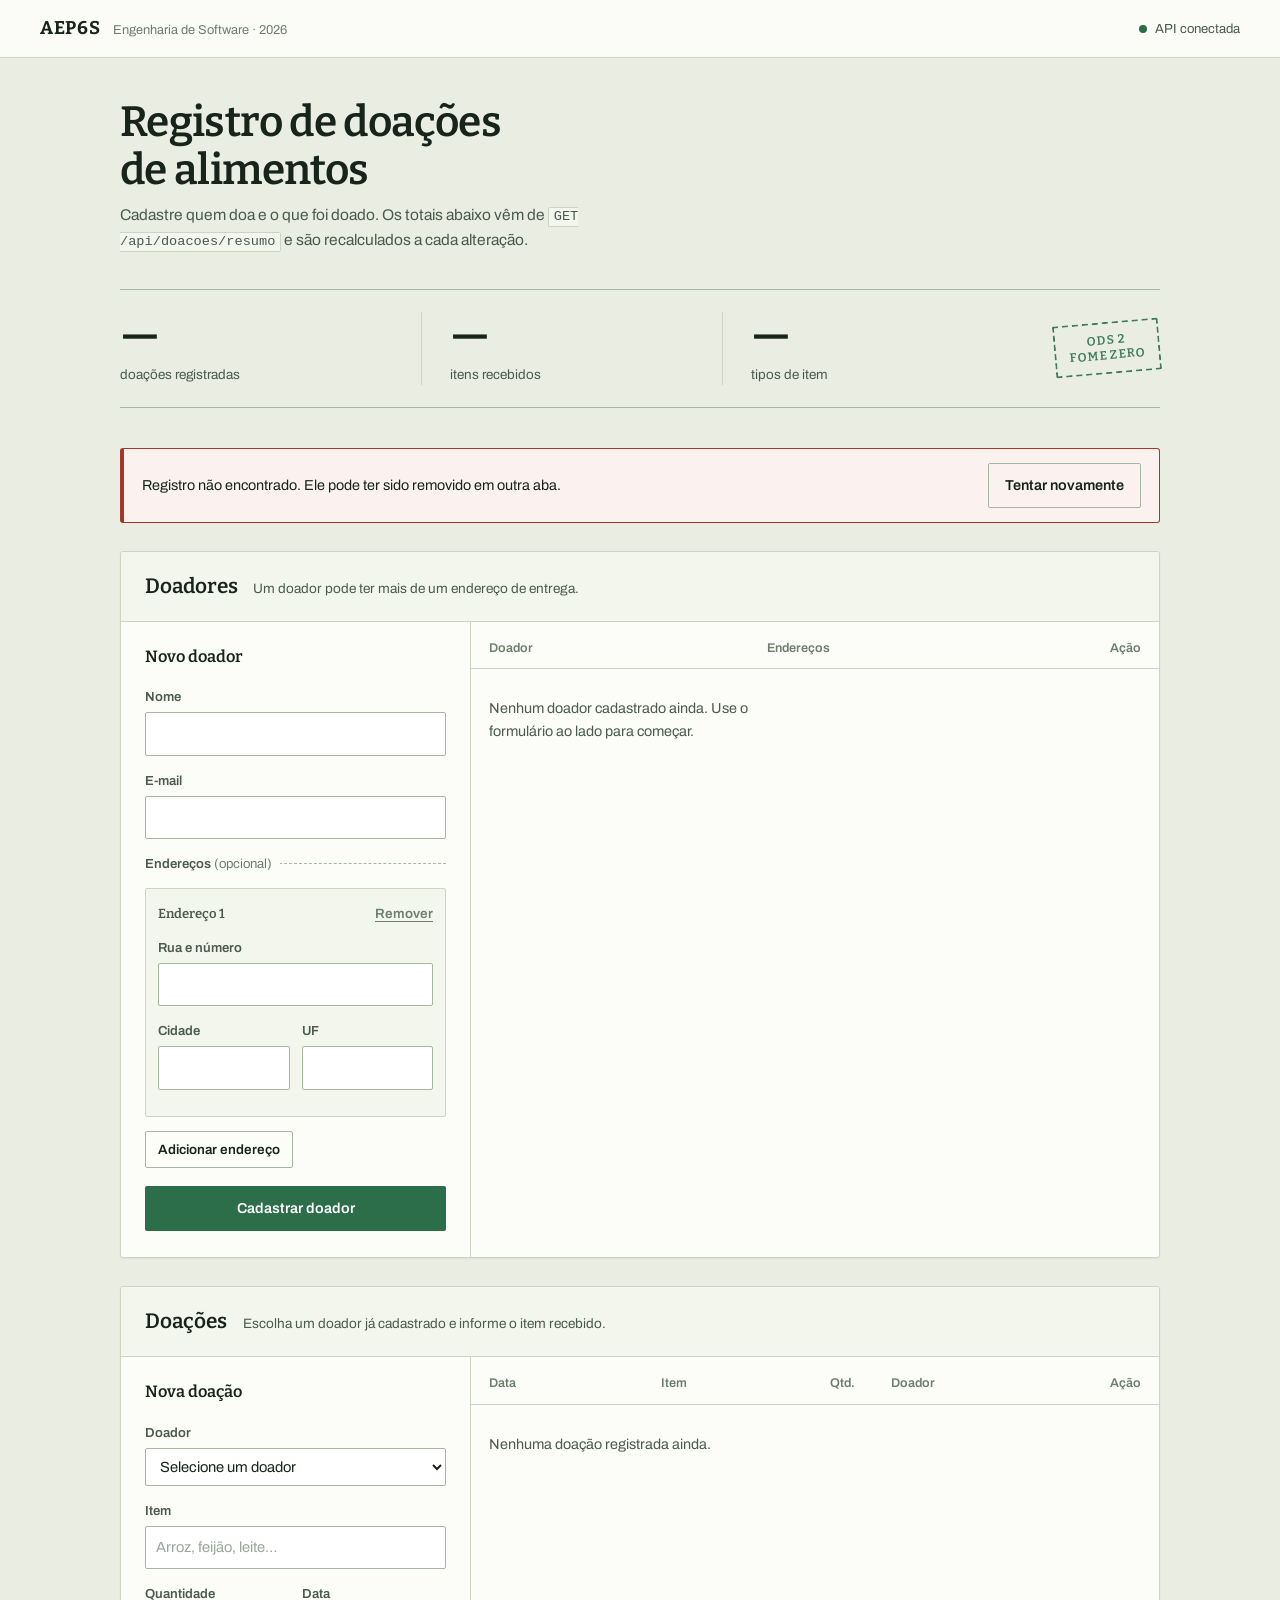
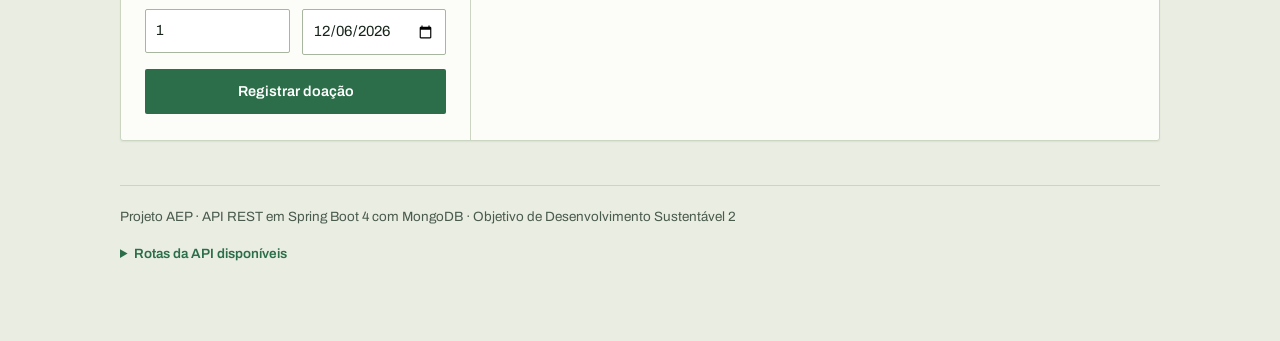
==== aep/aep/src/main/resources/static/index.html @ deffc41e "feat: tela web de doacoes servida pela API - static/index.html, style.css e app.js: dashboard do res" ====
<!DOCTYPE html>
<html lang="pt-BR">
<head>
  <meta charset="utf-8">
  <meta name="viewport" content="width=device-width, initial-scale=1">
  <title>AEP6S — Registro de doações de alimentos</title>
  <meta name="description" content="Cadastro de doadores e doações de alimentos. Projeto AEP de Engenharia de Software: API REST em Spring Boot com MongoDB.">
  <link rel="preconnect" href="https://fonts.googleapis.com">
  <link rel="preconnect" href="https://fonts.gstatic.com" crossorigin>
  <link href="https://fonts.googleapis.com/css2?family=Archivo:wght@400;500;600&family=Bitter:wght@500;600;700&display=swap" rel="stylesheet">
  <link rel="icon" href="./favicon.svg" type="image/svg+xml">
  <link rel="stylesheet" href="./style.css">
  <script type="module" src="./app.js"></script>
</head>
<body>
  <a class="skip" href="#conteudo">Ir para o conteúdo</a>

  <header class="topbar">
    <p class="brand">
      <span class="brand__mark">AEP6S</span>
      <span class="brand__meta">Engenharia de Software · 2026</span>
    </p>
    <p class="status" id="api-status" data-state="connecting" role="status" aria-live="polite">
      <span class="status__dot" aria-hidden="true"></span>
      <span id="api-status-texto">Conectando à API…</span>
    </p>
  </header>

  <main id="conteudo">
    <section class="intro">
      <h1>Registro de doações de alimentos</h1>
      <p class="intro__lead">
        Cadastre quem doa e o que foi doado. Os totais abaixo vêm de
        <code>GET /api/doacoes/resumo</code> e são recalculados a cada alteração.
      </p>
    </section>

    <section class="summary" aria-label="Resumo das doações">
      <div class="summary__metrics">
        <div class="metric">
          <span class="metric__valor" id="metric-doacoes">—</span>
          <span class="metric__rotulo">doações registradas</span>
        </div>
        <div class="metric">
          <span class="metric__valor" id="metric-quantidade">—</span>
          <span class="metric__rotulo">itens recebidos</span>
        </div>
        <div class="metric">
          <span class="metric__valor" id="metric-tipos">—</span>
          <span class="metric__rotulo">tipos de item</span>
        </div>
      </div>
      <p class="stamp" aria-hidden="true">ODS 2<br>Fome zero</p>
    </section>

    <div class="fallback" id="falha" hidden>
      <p id="falha-texto">Não foi possível carregar os dados agora.</p>
      <button class="btn btn--ghost" type="button" id="tentar-novamente">Tentar novamente</button>
    </div>

    <section class="block" aria-labelledby="titulo-doadores">
      <header class="block__head">
        <h2 id="titulo-doadores">Doadores</h2>
        <p class="block__hint">Um doador pode ter mais de um endereço de entrega.</p>
      </header>

      <div class="block__body">
        <form class="ficha" id="form-usuario" novalidate>
          <h3 class="ficha__titulo">Novo doador</h3>

          <div class="field">
            <label for="u-nome">Nome</label>
            <input id="u-nome" data-campo="nome" type="text" maxlength="100" autocomplete="off" required>
            <p class="field__error" data-erro="nome" hidden></p>
          </div>

          <div class="field">
            <label for="u-email">E-mail</label>
            <input id="u-email" data-campo="email" type="email" autocomplete="off" required>
            <p class="field__error" data-erro="email" hidden></p>
          </div>

          <fieldset class="enderecos">
            <legend>Endereços <span class="enderecos__opcional">(opcional)</span></legend>
            <div class="enderecos__lista" id="enderecos-lista"></div>
            <button class="btn btn--ghost btn--sm" type="button" id="add-endereco">Adicionar endereço</button>
          </fieldset>

          <button class="btn btn--primary" type="submit" id="btn-usuario">Cadastrar doador</button>
        </form>

        <div class="listagem">
          <table class="tabela" id="tabela-usuarios">
            <thead>
              <tr>
                <th scope="col">Doador</th>
                <th scope="col">Endereços</th>
                <th scope="col" class="col-acao">Ação</th>
              </tr>
            </thead>
            <tbody id="usuarios-corpo"></tbody>
          </table>
          <p class="vazio" id="usuarios-vazio">Nenhum doador cadastrado ainda. Use o formulário ao lado para começar.</p>
        </div>
      </div>
    </section>

    <section class="block" aria-labelledby="titulo-doacoes">
      <header class="block__head">
        <h2 id="titulo-doacoes">Doações</h2>
        <p class="block__hint">Escolha um doador já cadastrado e informe o item recebido.</p>
      </header>

      <div class="block__body">
        <form class="ficha" id="form-doacao" novalidate>
          <h3 class="ficha__titulo">Nova doação</h3>

          <div class="field">
            <label for="d-usuario">Doador</label>
            <select id="d-usuario" data-campo="usuarioId" required>
              <option value="">Selecione um doador</option>
            </select>
            <p class="field__error" data-erro="usuarioId" hidden></p>
          </div>

          <div class="field">
            <label for="d-item">Item</label>
            <input id="d-item" data-campo="item" type="text" maxlength="80" placeholder="Arroz, feijão, leite…" autocomplete="off" required>
            <p class="field__error" data-erro="item" hidden></p>
          </div>

          <div class="field-row">
            <div class="field">
              <label for="d-quantidade">Quantidade</label>
              <input id="d-quantidade" data-campo="quantidade" type="number" min="1" step="1" value="1" required>
              <p class="field__error" data-erro="quantidade" hidden></p>
            </div>
            <div class="field">
              <label for="d-data">Data</label>
              <input id="d-data" data-campo="dataDoacao" type="date" required>
              <p class="field__error" data-erro="dataDoacao" hidden></p>
            </div>
          </div>

          <button class="btn btn--primary" type="submit" id="btn-doacao">Registrar doação</button>
        </form>

        <div class="listagem">
          <table class="tabela" id="tabela-doacoes">
            <thead>
              <tr>
                <th scope="col">Data</th>
                <th scope="col">Item</th>
                <th scope="col" class="col-num">Qtd.</th>
                <th scope="col">Doador</th>
                <th scope="col" class="col-acao">Ação</th>
              </tr>
            </thead>
            <tbody id="doacoes-corpo"></tbody>
          </table>
          <p class="vazio" id="doacoes-vazio">Nenhuma doação registrada ainda.</p>
        </div>
      </div>
    </section>

    <footer class="rodape">
      <p class="rodape__linha">
        Projeto AEP · API REST em Spring Boot 4 com MongoDB ·
        Objetivo de Desenvolvimento Sustentável 2
      </p>

      <details class="rotas">
        <summary>Rotas da API disponíveis</summary>
        <div class="rotas__corpo">
          <table class="tabela tabela--compacta">
            <thead>
              <tr><th scope="col">Método</th><th scope="col">Rota</th><th scope="col">O que faz</th></tr>
            </thead>
            <tbody>
              <tr><td><code>GET</code></td><td><code>/api/usuarios</code></td><td>lista os doadores</td></tr>
              <tr><td><code>POST</code></td><td><code>/api/usuarios</code></td><td>cadastra um doador</td></tr>
              <tr><td><code>GET</code></td><td><code>/api/usuarios/{id}</code></td><td>busca um doador</td></tr>
              <tr><td><code>PUT</code></td><td><code>/api/usuarios/{id}</code></td><td>atualiza um doador</td></tr>
              <tr><td><code>DELETE</code></td><td><code>/api/usuarios/{id}</code></td><td>remove um doador</td></tr>
              <tr><td><code>GET</code></td><td><code>/api/doacoes</code></td><td>lista as doações</td></tr>
              <tr><td><code>POST</code></td><td><code>/api/doacoes</code></td><td>registra uma doação</td></tr>
              <tr><td><code>GET</code></td><td><code>/api/doacoes/{id}</code></td><td>busca uma doação</td></tr>
              <tr><td><code>GET</code></td><td><code>/api/doacoes/usuario/{usuarioId}</code></td><td>doações de um doador</td></tr>
              <tr><td><code>GET</code></td><td><code>/api/doacoes/resumo</code></td><td>totais exibidos acima</td></tr>
              <tr><td><code>PUT</code></td><td><code>/api/doacoes/{id}</code></td><td>atualiza uma doação</td></tr>
              <tr><td><code>DELETE</code></td><td><code>/api/doacoes/{id}</code></td><td>remove uma doação</td></tr>
            </tbody>
          </table>
          <p class="rotas__nota">
            A primeira visita depois de um período sem acesso pode levar até um minuto:
            a aplicação gratuita hiberna e precisa acordar.
          </p>
        </div>
      </details>
    </footer>
  </main>

  <p class="aviso-lento" id="aviso-lento" role="status" hidden>
    Acordando a API… o primeiro acesso pode levar até um minuto.
  </p>

  <div class="toasts" id="toasts" aria-live="polite"></div>
</body>
</html>
---- aep/aep/src/main/resources/static/style.css ----
/* AEP6S — tela de registro de doações
   Paleta: papel verde-acinzentado, tinta verde, carimbo ocre.
   Tipografia: Bitter (títulos e números) + Archivo (interface). */

:root {
  --ink: #16241a;
  --ink-soft: #4a5a4d;
  --ink-faint: #6d7d6f;

  --paper: #e9ede2;
  --surface: #fcfdf8;
  --surface-2: #f3f6ec;

  --rule: #cbd5c2;
  --rule-strong: #a7b69e;

  --moss: #2c6e49;
  --moss-dark: #1d4e33;
  --maize: #c98a1c;
  --clay: #a4392b;

  --radius: 3px;
  --shadow: 0 1px 2px rgba(22, 36, 26, 0.06);

  --font-display: "Bitter", Georgia, "Times New Roman", serif;
  --font-ui: "Archivo", "Segoe UI", system-ui, -apple-system, sans-serif;
}

*,
*::before,
*::after {
  box-sizing: border-box;
}

[hidden] {
  display: none !important;
}

html {
  -webkit-text-size-adjust: 100%;
}

body {
  margin: 0;
  background: var(--paper);
  color: var(--ink);
  font-family: var(--font-ui);
  font-size: 15.5px;
  line-height: 1.6;
  -webkit-font-smoothing: antialiased;
}

code {
  font-family: ui-monospace, "Cascadia Mono", "Segoe UI Mono", monospace;
  font-size: 0.88em;
  background: var(--surface-2);
  border: 1px solid var(--rule);
  border-radius: 2px;
  padding: 0.1em 0.35em;
}

/* ---------- link de pulo e foco ---------- */

.skip {
  position: absolute;
  left: 16px;
  top: -60px;
  z-index: 100;
  background: var(--ink);
  color: #fff;
  padding: 10px 16px;
  text-decoration: none;
  font-size: 0.88rem;
  transition: top 0.15s ease;
}

.skip:focus {
  top: 12px;
}

:focus-visible {
  outline: 2px solid var(--moss);
  outline-offset: 2px;
}

/* ---------- topo ---------- */

.topbar {
  display: flex;
  flex-wrap: wrap;
  align-items: center;
  justify-content: space-between;
  gap: 8px 24px;
  padding: 14px clamp(16px, 4vw, 40px);
  border-bottom: 1px solid var(--rule);
  background: rgba(252, 253, 248, 0.94);
  position: sticky;
  top: 0;
  z-index: 20;
  backdrop-filter: blur(6px);
}

.brand {
  display: flex;
  align-items: baseline;
  gap: 12px;
  margin: 0;
}

.brand__mark {
  font-family: var(--font-display);
  font-weight: 700;
  font-size: 1.15rem;
  letter-spacing: 0.04em;
}

.brand__meta {
  color: var(--ink-faint);
  font-size: 0.8rem;
}

.status {
  display: inline-flex;
  align-items: center;
  gap: 8px;
  margin: 0;
  font-size: 0.82rem;
  color: var(--ink-soft);
}

.status__dot {
  width: 8px;
  height: 8px;
  border-radius: 50%;
  background: var(--maize);
  flex: none;
}

.status[data-state="online"] .status__dot {
  background: var(--moss);
}

.status[data-state="offline"] .status__dot {
  background: var(--clay);
}

.status[data-state="connecting"] .status__dot {
  animation: pulse 1.4s ease-in-out infinite;
}

@keyframes pulse {
  50% {
    opacity: 0.3;
  }
}

/* ---------- estrutura ---------- */

main {
  max-width: 1120px;
  margin: 0 auto;
  padding: 0 clamp(16px, 4vw, 40px) 72px;
  animation: reveal 0.5s cubic-bezier(0.2, 0.7, 0.3, 1) both;
}

@keyframes reveal {
  from {
    opacity: 0;
    transform: translateY(10px);
  }
}

.intro {
  padding: 40px 0 8px;
  max-width: 62ch;
}

.intro h1 {
  margin: 0 0 10px;
  font-family: var(--font-display);
  font-weight: 600;
  font-size: clamp(1.75rem, 4.4vw, 2.65rem);
  line-height: 1.12;
  letter-spacing: -0.015em;
  text-wrap: balance;
}

.intro__lead {
  margin: 0;
  color: var(--ink-soft);
  max-width: 58ch;
}

/* ---------- resumo ---------- */

.summary {
  display: flex;
  align-items: center;
  gap: 32px;
  margin: 28px 0 40px;
  padding: 22px 0;
  border-top: 1px solid var(--rule-strong);
  border-bottom: 1px solid var(--rule-strong);
}

.summary__metrics {
  display: grid;
  grid-template-columns: repeat(3, minmax(0, 1fr));
  flex: 1;
  gap: 0;
}

.metric {
  padding: 0 clamp(12px, 3vw, 28px);
  border-left: 1px solid var(--rule);
}

.metric:first-child {
  padding-left: 0;
  border-left: 0;
}

.metric__valor {
  display: block;
  font-family: var(--font-display);
  font-weight: 600;
  font-size: clamp(1.9rem, 4.6vw, 2.9rem);
  line-height: 1;
  letter-spacing: -0.02em;
  font-variant-numeric: tabular-nums;
}

.metric__rotulo {
  display: block;
  margin-top: 8px;
  color: var(--ink-soft);
  font-size: 0.84rem;
  line-height: 1.35;
}

.stamp {
  flex: none;
  margin: 0;
  padding: 9px 13px;
  border: 2px dashed var(--moss);
  border-radius: 2px;
  color: var(--moss);
  font-family: var(--font-display);
  font-size: 0.76rem;
  font-weight: 600;
  line-height: 1.25;
  letter-spacing: 0.07em;
  text-align: center;
  text-transform: uppercase;
  transform: rotate(-5deg);
  opacity: 0.9;
}

/* ---------- aviso de falha ---------- */

.fallback {
  display: flex;
  flex-wrap: wrap;
  align-items: center;
  justify-content: space-between;
  gap: 12px;
  margin-bottom: 28px;
  padding: 14px 18px;
  border: 1px solid var(--clay);
  border-left-width: 4px;
  border-radius: var(--radius);
  background: #fbf2f0;
}

.fallback p {
  margin: 0;
  font-size: 0.9rem;
}

/* ---------- blocos ---------- */

.block {
  margin-bottom: 28px;
  border: 1px solid var(--rule);
  border-radius: var(--radius);
  background: var(--surface);
  box-shadow: var(--shadow);
  overflow: hidden;
}

.block__head {
  display: flex;
  flex-wrap: wrap;
  align-items: baseline;
  gap: 2px 16px;
  padding: 18px clamp(16px, 3vw, 24px);
  border-bottom: 1px solid var(--rule);
  background: var(--surface-2);
}

.block__head h2 {
  margin: 0;
  font-family: var(--font-display);
  font-weight: 600;
  font-size: 1.3rem;
  letter-spacing: -0.01em;
}

.block__hint {
  margin: 0;
  color: var(--ink-soft);
  font-size: 0.85rem;
}

.block__body {
  display: grid;
  grid-template-columns: minmax(280px, 350px) minmax(0, 1fr);
}

/* ---------- ficha (formulário) ---------- */

.ficha {
  padding: 22px clamp(16px, 3vw, 24px) 26px;
  border-right: 1px solid var(--rule);
  min-width: 0;
}

.ficha__titulo {
  margin: 0 0 16px;
  font-family: var(--font-display);
  font-weight: 600;
  font-size: 1.02rem;
}

.field {
  display: flex;
  flex-direction: column;
  gap: 5px;
  margin-bottom: 14px;
  min-width: 0;
}

.field label {
  font-size: 0.82rem;
  font-weight: 600;
  color: var(--ink-soft);
}

.field input,
.field select {
  width: 100%;
  font: inherit;
  font-size: 0.92rem;
  color: var(--ink);
  padding: 9px 10px;
  border: 1px solid var(--rule-strong);
  border-radius: 2px;
  background: #fff;
  transition: border-color 0.15s ease, background-color 0.15s ease;
}

.field input::placeholder {
  color: #9aa79b;
}

.field input:hover,
.field select:hover {
  border-color: var(--ink-faint);
}

.field input:focus,
.field select:focus {
  outline: 2px solid var(--moss);
  outline-offset: 1px;
  border-color: var(--moss);
}

.field input[aria-invalid="true"],
.field select[aria-invalid="true"] {
  border-color: var(--clay);
  background: #fbf2f0;
}

.field__error {
  margin: 0;
  color: var(--clay);
  font-size: 0.78rem;
  line-height: 1.4;
}

.field-row {
  display: grid;
  grid-template-columns: minmax(0, 1fr) minmax(0, 1fr);
  gap: 12px;
}

/* ---------- endereços ---------- */

.enderecos {
  margin: 4px 0 18px;
  padding: 14px 0 0;
  border: 0;
  border-top: 1px dashed var(--rule-strong);
}

.enderecos legend {
  padding: 0 8px 0 0;
  font-size: 0.82rem;
  font-weight: 600;
  color: var(--ink-soft);
}

.enderecos__opcional {
  font-weight: 400;
  color: var(--ink-faint);
}

.enderecos__lista:empty {
  display: none;
}

.endereco {
  margin-bottom: 14px;
  padding: 12px;
  border: 1px solid var(--rule);
  border-radius: 2px;
  background: var(--surface-2);
}

.endereco__topo {
  display: flex;
  align-items: baseline;
  justify-content: space-between;
  gap: 8px;
  margin-bottom: 10px;
}

.endereco__numero {
  font-family: var(--font-display);
  font-size: 0.82rem;
  font-weight: 600;
  color: var(--ink-soft);
}

.endereco .field:last-of-type {
  margin-bottom: 0;
}

.endereco .field input {
  background: #fff;
}

/* ---------- botões ---------- */

.btn {
  font: inherit;
  font-size: 0.9rem;
  font-weight: 600;
  padding: 10px 16px;
  border: 1px solid transparent;
  border-radius: 2px;
  cursor: pointer;
  transition: background-color 0.15s ease, color 0.15s ease, border-color 0.15s ease;
}

.btn--primary {
  width: 100%;
  background: var(--moss);
  color: #fff;
}

.btn--primary:hover {
  background: var(--moss-dark);
}

.btn--primary:disabled {
  opacity: 0.6;
  cursor: progress;
}

.btn--ghost {
  background: transparent;
  border-color: var(--rule-strong);
  color: var(--ink);
}

.btn--ghost:hover {
  border-color: var(--moss);
  background: #fff;
}

.btn--sm {
  padding: 7px 12px;
  font-size: 0.84rem;
}

.link-danger {
  font: inherit;
  font-size: 0.84rem;
  font-weight: 600;
  padding: 2px 0;
  border: 0;
  background: none;
  color: var(--ink-faint);
  cursor: pointer;
  text-decoration: underline;
  text-decoration-thickness: 1px;
  text-underline-offset: 3px;
}

.link-danger:hover {
  color: var(--clay);
}

/* ---------- tabelas ---------- */

.listagem {
  min-width: 0;
  padding: 4px 0;
}

.tabela {
  width: 100%;
  border-collapse: collapse;
  font-size: 0.92rem;
}

.tabela th {
  padding: 12px clamp(12px, 2vw, 18px) 10px;
  text-align: left;
  font-size: 0.79rem;
  font-weight: 600;
  color: var(--ink-faint);
  border-bottom: 1px solid var(--rule);
  white-space: nowrap;
}

.tabela td {
  padding: 12px clamp(12px, 2vw, 18px);
  border-bottom: 1px solid var(--rule);
  vertical-align: top;
}

.tabela tbody tr:last-child td {
  border-bottom: 0;
}

.tabela tbody tr:hover {
  background: var(--surface-2);
}

.col-acao {
  width: 1%;
  text-align: right;
}

.col-num {
  text-align: right;
  width: 1%;
}

.cell-strong {
  display: block;
  font-weight: 600;
  line-height: 1.35;
}

.cell-sub {
  display: block;
  color: var(--ink-soft);
  font-size: 0.82rem;
  line-height: 1.4;
}

.cell-qtd {
  font-family: var(--font-display);
  font-weight: 600;
  font-variant-numeric: tabular-nums;
  text-align: right;
}

.cell-acao {
  text-align: right;
  white-space: nowrap;
}

.vazio {
  margin: 0;
  padding: 28px clamp(12px, 2vw, 18px);
  color: var(--ink-soft);
  font-size: 0.9rem;
  max-width: 44ch;
}

/* ---------- rodapé ---------- */

.rodape {
  margin-top: 44px;
  padding-top: 20px;
  border-top: 1px solid var(--rule);
  color: var(--ink-soft);
  font-size: 0.84rem;
}

.rodape__linha {
  margin: 0 0 12px;
}

.rotas summary {
  cursor: pointer;
  font-weight: 600;
  color: var(--moss);
  padding: 4px 0;
}

.rotas summary:hover {
  color: var(--moss-dark);
}

.rotas__corpo {
  margin-top: 12px;
  border: 1px solid var(--rule);
  border-radius: var(--radius);
  background: var(--surface);
  overflow: hidden;
}

.tabela--compacta {
  font-size: 0.85rem;
}

.tabela--compacta td code,
.tabela--compacta th code {
  background: none;
  border: 0;
  padding: 0;
}

.rotas__nota {
  margin: 0;
  padding: 12px clamp(12px, 2vw, 18px);
  border-top: 1px solid var(--rule);
  background: var(--surface-2);
  font-size: 0.82rem;
}

/* ---------- avisos flutuantes ---------- */

.aviso-lento {
  position: fixed;
  left: 50%;
  bottom: 22px;
  z-index: 60;
  transform: translateX(-50%);
  margin: 0;
  padding: 9px 16px;
  border-radius: 2px;
  background: var(--ink);
  color: #fff;
  font-size: 0.84rem;
  box-shadow: 0 8px 24px rgba(22, 36, 26, 0.25);
  max-width: calc(100vw - 32px);
  text-align: center;
}

.toasts {
  position: fixed;
  right: 18px;
  bottom: 18px;
  z-index: 70;
  display: flex;
  flex-direction: column;
  gap: 8px;
  max-width: min(360px, calc(100vw - 36px));
}

.toast {
  padding: 10px 14px;
  border: 1px solid var(--rule-strong);
  border-left: 4px solid var(--moss);
  border-radius: 2px;
  background: var(--surface);
  color: var(--ink);
  font-size: 0.87rem;
  line-height: 1.45;
  box-shadow: 0 8px 22px rgba(22, 36, 26, 0.16);
  animation: toast-in 0.2s ease-out both;
}

.toast--erro {
  border-left-color: var(--clay);
}

.toast--saindo {
  animation: toast-out 0.2s ease-in both;
}

@keyframes toast-in {
  from {
    opacity: 0;
    transform: translateY(8px);
  }
}

@keyframes toast-out {
  to {
    opacity: 0;
    transform: translateY(6px);
  }
}

/* ---------- responsivo ---------- */

@media (max-width: 900px) {
  .block__body {
    grid-template-columns: minmax(0, 1fr);
  }

  .ficha {
    border-right: 0;
    border-bottom: 1px solid var(--rule);
  }

  .listagem {
    overflow-x: auto;
  }

  .tabela {
    min-width: 0;
  }
}

@media (max-width: 640px) {
  .topbar {
    position: static;
    padding: 10px 16px;
  }

  .intro {
    padding-top: 28px;
  }

  .tabela th,
  .tabela td {
    padding: 10px 8px;
  }

  .tabela {
    font-size: 0.85rem;
  }

  .tabela th {
    font-size: 0.74rem;
  }

  .cell-sub {
    font-size: 0.78rem;
  }

  .link-danger {
    font-size: 0.8rem;
  }

  .summary {
    flex-direction: column;
    align-items: flex-start;
    gap: 18px;
    padding: 18px 0;
  }

  .summary__metrics {
    width: 100%;
    gap: 10px;
  }

  .metric {
    padding: 0 10px;
  }

  .metric__valor {
    font-size: 1.75rem;
  }

  .metric__rotulo {
    font-size: 0.78rem;
  }

  .stamp {
    transform: rotate(-3deg);
  }

  .field-row {
    grid-template-columns: minmax(0, 1fr) minmax(0, 1fr);
  }
}

@media (prefers-reduced-motion: reduce) {
  *,
  *::before,
  *::after {
    animation-duration: 0.001ms !important;
    animation-iteration-count: 1 !important;
    transition-duration: 0.001ms !important;
  }
}
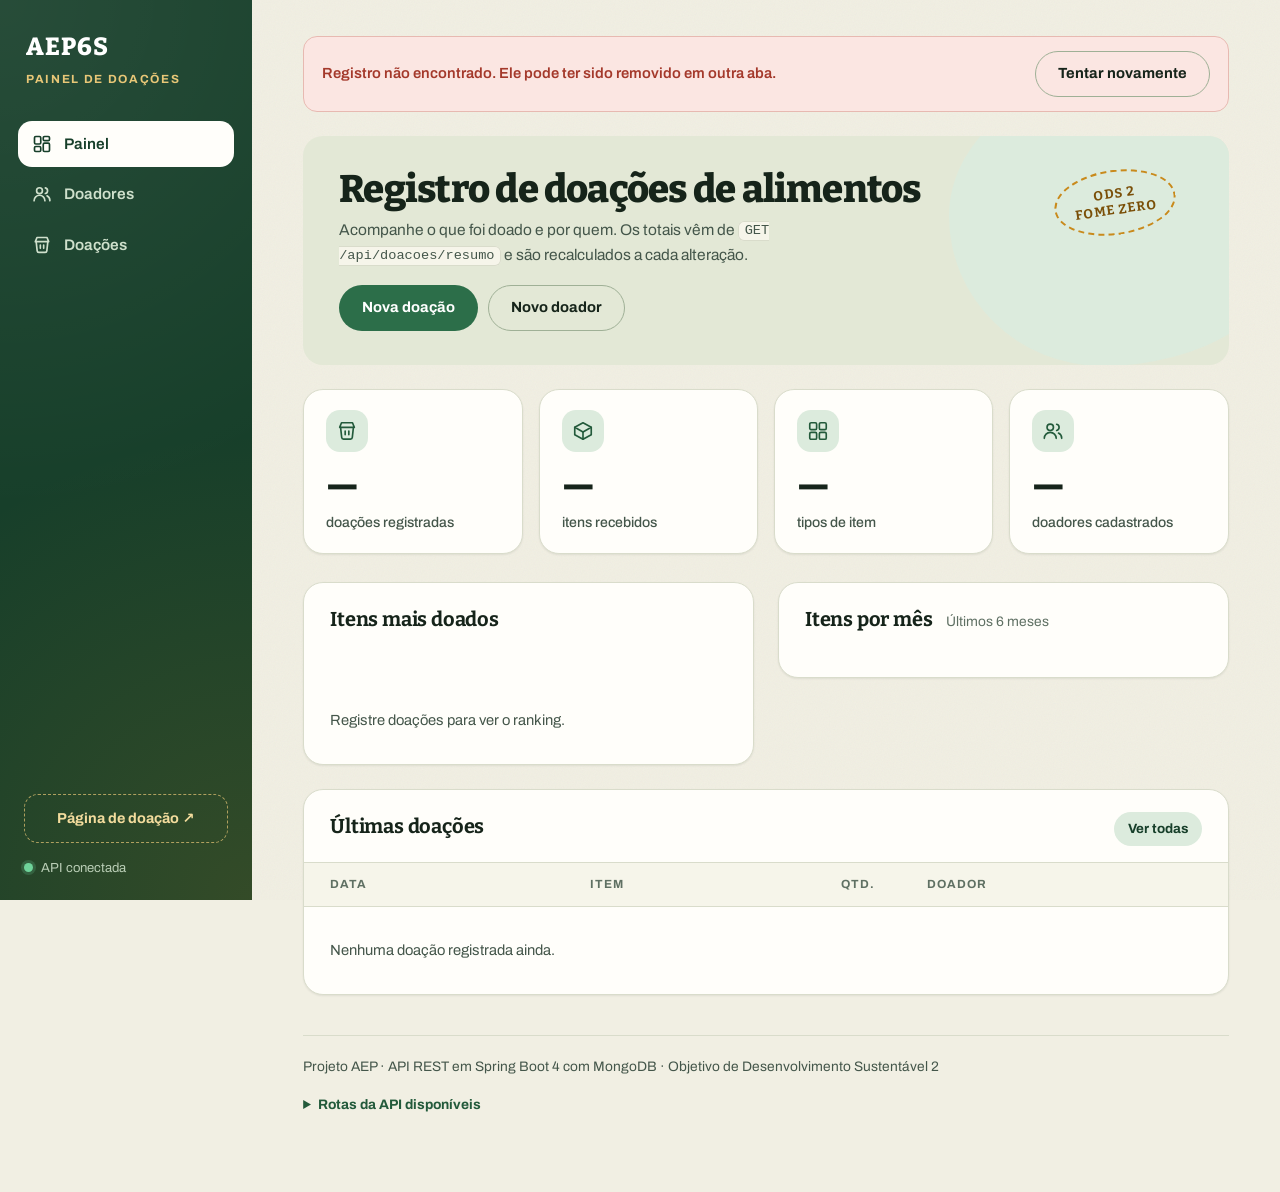
==== commit d4002468: "feat(front): painel com menu lateral e pagina publica de doacao Painel: telas de painel, doadores, p" ====
--- a/aep/aep/src/main/resources/static/index.html
+++ b/aep/aep/src/main/resources/static/index.html
@@ -15,135 +15,257 @@
 <body>
   <a class="skip" href="#conteudo">Ir para o conteúdo</a>
 
-  <header class="topbar">
+  <aside class="lateral">
     <p class="brand">
       <span class="brand__mark">AEP6S</span>
-      <span class="brand__meta">Engenharia de Software · 2026</span>
+      <span class="brand__meta">Painel de doações</span>
     </p>
-    <p class="status" id="api-status" data-state="connecting" role="status" aria-live="polite">
-      <span class="status__dot" aria-hidden="true"></span>
-      <span id="api-status-texto">Conectando à API…</span>
-    </p>
-  </header>
+
+    <nav class="nav" aria-label="Seções do sistema">
+      <a href="#/" data-nav="painel">Painel</a>
+      <a href="#/doadores" data-nav="doadores">Doadores</a>
+      <a href="#/doacoes" data-nav="doacoes">Doações</a>
+    </nav>
+
+    <div class="lateral__rodape">
+      <a class="lateral__doar" href="./doar.html">Página de doação ↗</a>
+      <p class="status" id="api-status" data-state="connecting" role="status" aria-live="polite">
+        <span class="status__dot" aria-hidden="true"></span>
+        <span id="api-status-texto">Conectando à API…</span>
+      </p>
+    </div>
+  </aside>
 
   <main id="conteudo">
-    <section class="intro">
-      <h1>Registro de doações de alimentos</h1>
-      <p class="intro__lead">
-        Cadastre quem doa e o que foi doado. Os totais abaixo vêm de
-        <code>GET /api/doacoes/resumo</code> e são recalculados a cada alteração.
-      </p>
-    </section>
-
-    <section class="summary" aria-label="Resumo das doações">
-      <div class="summary__metrics">
-        <div class="metric">
-          <span class="metric__valor" id="metric-doacoes">—</span>
-          <span class="metric__rotulo">doações registradas</span>
-        </div>
-        <div class="metric">
-          <span class="metric__valor" id="metric-quantidade">—</span>
-          <span class="metric__rotulo">itens recebidos</span>
-        </div>
-        <div class="metric">
-          <span class="metric__valor" id="metric-tipos">—</span>
-          <span class="metric__rotulo">tipos de item</span>
-        </div>
-      </div>
-      <p class="stamp" aria-hidden="true">ODS 2<br>Fome zero</p>
-    </section>
-
     <div class="fallback" id="falha" hidden>
       <p id="falha-texto">Não foi possível carregar os dados agora.</p>
       <button class="btn btn--ghost" type="button" id="tentar-novamente">Tentar novamente</button>
     </div>
 
-    <section class="block" aria-labelledby="titulo-doadores">
-      <header class="block__head">
-        <h2 id="titulo-doadores">Doadores</h2>
-        <p class="block__hint">Um doador pode ter mais de um endereço de entrega.</p>
+    <!-- ============ PAINEL ============ -->
+    <section class="view" data-view="painel" aria-labelledby="t-painel">
+      <header class="intro">
+        <h1 id="t-painel" tabindex="-1">Registro de doações de alimentos</h1>
+        <p class="intro__lead">
+          Acompanhe o que foi doado e por quem. Os totais vêm de
+          <code>GET /api/doacoes/resumo</code> e são recalculados a cada alteração.
+        </p>
+        <div class="intro__acoes">
+          <button class="btn btn--primary btn--auto" type="button" data-abrir="doacao">Nova doação</button>
+          <button class="btn btn--ghost" type="button" data-abrir="usuario">Novo doador</button>
+        </div>
       </header>
 
-      <div class="block__body">
-        <form class="ficha" id="form-usuario" novalidate>
-          <h3 class="ficha__titulo">Novo doador</h3>
-
-          <div class="field">
-            <label for="u-nome">Nome</label>
-            <input id="u-nome" data-campo="nome" type="text" maxlength="100" autocomplete="off" required>
-            <p class="field__error" data-erro="nome" hidden></p>
-          </div>
-
-          <div class="field">
-            <label for="u-email">E-mail</label>
-            <input id="u-email" data-campo="email" type="email" autocomplete="off" required>
-            <p class="field__error" data-erro="email" hidden></p>
-          </div>
-
-          <fieldset class="enderecos">
-            <legend>Endereços <span class="enderecos__opcional">(opcional)</span></legend>
-            <div class="enderecos__lista" id="enderecos-lista"></div>
-            <button class="btn btn--ghost btn--sm" type="button" id="add-endereco">Adicionar endereço</button>
-          </fieldset>
-
-          <button class="btn btn--primary" type="submit" id="btn-usuario">Cadastrar doador</button>
-        </form>
-
+      <section class="summary" aria-label="Resumo das doações">
+        <div class="summary__metrics">
+          <div class="metric">
+            <i class="metric__icone" aria-hidden="true"><svg viewBox="0 0 24 24" fill="none" stroke="currentColor" stroke-width="1.8" stroke-linecap="round" stroke-linejoin="round"><path d="M6 3h12l2 5H4z"/><path d="M5 8l1.2 11a2 2 0 0 0 2 1.8h7.6a2 2 0 0 0 2-1.8L19 8"/><path d="M10 12v4M14 12v4"/></svg></i>
+            <span class="metric__valor" id="metric-doacoes">—</span>
+            <span class="metric__rotulo">doações registradas</span>
+          </div>
+          <div class="metric">
+            <i class="metric__icone" aria-hidden="true"><svg viewBox="0 0 24 24" fill="none" stroke="currentColor" stroke-width="1.8" stroke-linecap="round" stroke-linejoin="round"><path d="M21 8l-9-5-9 5 9 5z"/><path d="M3 8v8l9 5 9-5V8"/><path d="M12 13v8"/></svg></i>
+            <span class="metric__valor" id="metric-quantidade">—</span>
+            <span class="metric__rotulo">itens recebidos</span>
+          </div>
+          <div class="metric">
+            <i class="metric__icone" aria-hidden="true"><svg viewBox="0 0 24 24" fill="none" stroke="currentColor" stroke-width="1.8" stroke-linecap="round" stroke-linejoin="round"><rect x="3" y="3" width="7.5" height="7.5" rx="1.5"/><rect x="13.5" y="3" width="7.5" height="7.5" rx="1.5"/><rect x="3" y="13.5" width="7.5" height="7.5" rx="1.5"/><rect x="13.5" y="13.5" width="7.5" height="7.5" rx="1.5"/></svg></i>
+            <span class="metric__valor" id="metric-tipos">—</span>
+            <span class="metric__rotulo">tipos de item</span>
+          </div>
+          <div class="metric">
+            <i class="metric__icone" aria-hidden="true"><svg viewBox="0 0 24 24" fill="none" stroke="currentColor" stroke-width="1.8" stroke-linecap="round" stroke-linejoin="round"><circle cx="9" cy="8" r="3.5"/><path d="M2.5 20a6.5 6.5 0 0 1 13 0"/><path d="M16 4.6a3.5 3.5 0 0 1 0 6.8M18 14.2a6.5 6.5 0 0 1 3.5 5.8"/></svg></i>
+            <span class="metric__valor" id="metric-doadores">—</span>
+            <span class="metric__rotulo">doadores cadastrados</span>
+          </div>
+        </div>
+        <p class="stamp" aria-hidden="true">ODS 2<br>Fome zero</p>
+      </section>
+
+      <div class="grid-2">
+        <section class="block" aria-labelledby="t-top-itens">
+          <header class="block__head"><h2 id="t-top-itens">Itens mais doados</h2></header>
+          <ol class="barras" id="barras-itens"></ol>
+          <p class="vazio" id="itens-vazio">Registre doações para ver o ranking.</p>
+        </section>
+
+        <section class="block" aria-labelledby="t-por-mes">
+          <header class="block__head">
+            <h2 id="t-por-mes">Itens por mês</h2>
+            <p class="block__hint">Últimos 6 meses</p>
+          </header>
+          <ol class="barras" id="barras-meses"></ol>
+        </section>
+      </div>
+
+      <section class="block" aria-labelledby="t-recentes">
+        <header class="block__head">
+          <h2 id="t-recentes">Últimas doações</h2>
+          <a class="block__link" href="#/doacoes">Ver todas</a>
+        </header>
+        <div class="listagem">
+          <table class="tabela" id="tabela-recentes">
+            <thead>
+              <tr>
+                <th scope="col">Data</th>
+                <th scope="col">Item</th>
+                <th scope="col" class="col-num">Qtd.</th>
+                <th scope="col">Doador</th>
+              </tr>
+            </thead>
+            <tbody id="recentes-corpo"></tbody>
+          </table>
+          <p class="vazio" id="recentes-vazio">Nenhuma doação registrada ainda.</p>
+        </div>
+      </section>
+    </section>
+
+    <!-- ============ DOADORES ============ -->
+    <section class="view" data-view="doadores" aria-labelledby="t-doadores" hidden>
+      <header class="intro intro--linha">
+        <div>
+          <h1 id="t-doadores" tabindex="-1">Doadores</h1>
+          <p class="intro__lead">Um doador pode ter mais de um endereço de entrega.</p>
+        </div>
+        <button class="btn btn--primary btn--auto" type="button" data-abrir="usuario">Novo doador</button>
+      </header>
+
+      <section class="block">
+        <div class="toolbar">
+          <div class="field">
+            <label for="busca-doador">Buscar por nome ou e-mail</label>
+            <input id="busca-doador" type="search" autocomplete="off" placeholder="Ex.: Maria">
+          </div>
+          <p class="toolbar__contagem" id="doadores-contagem" role="status"></p>
+        </div>
         <div class="listagem">
           <table class="tabela" id="tabela-usuarios">
             <thead>
               <tr>
                 <th scope="col">Doador</th>
                 <th scope="col">Endereços</th>
-                <th scope="col" class="col-acao">Ação</th>
+                <th scope="col" class="col-num">Doações</th>
+                <th scope="col" class="col-acao">Ações</th>
               </tr>
             </thead>
             <tbody id="usuarios-corpo"></tbody>
           </table>
-          <p class="vazio" id="usuarios-vazio">Nenhum doador cadastrado ainda. Use o formulário ao lado para começar.</p>
-        </div>
-      </div>
+          <p class="vazio" id="usuarios-vazio"></p>
+        </div>
+      </section>
     </section>
 
-    <section class="block" aria-labelledby="titulo-doacoes">
-      <header class="block__head">
-        <h2 id="titulo-doacoes">Doações</h2>
-        <p class="block__hint">Escolha um doador já cadastrado e informe o item recebido.</p>
+    <!-- ============ PERFIL DO DOADOR ============ -->
+    <section class="view" data-view="perfil" aria-labelledby="t-perfil" hidden>
+      <p class="voltar"><a href="#/doadores">← Todos os doadores</a></p>
+
+      <div id="perfil-conteudo">
+        <header class="intro intro--linha">
+          <div>
+            <h1 id="t-perfil" tabindex="-1">Doador</h1>
+            <p class="intro__lead" id="perfil-email"></p>
+          </div>
+          <div class="intro__acoes">
+            <button class="btn btn--primary btn--auto" type="button" id="perfil-doar">Registrar doação</button>
+            <button class="btn btn--ghost" type="button" id="perfil-editar">Editar</button>
+            <button class="btn btn--ghost btn--perigo" type="button" id="perfil-excluir">Excluir</button>
+          </div>
+        </header>
+
+        <section class="summary summary--curto" aria-label="Resumo do doador">
+          <div class="summary__metrics summary__metrics--3">
+            <div class="metric">
+              <span class="metric__valor" id="perfil-doacoes">—</span>
+              <span class="metric__rotulo">doações</span>
+            </div>
+            <div class="metric">
+              <span class="metric__valor" id="perfil-quantidade">—</span>
+              <span class="metric__rotulo">itens doados</span>
+            </div>
+            <div class="metric">
+              <span class="metric__valor" id="perfil-ultima">—</span>
+              <span class="metric__rotulo">última doação</span>
+            </div>
+          </div>
+        </section>
+
+        <div class="grid-2 grid-2--perfil">
+          <section class="block" aria-labelledby="t-perfil-enderecos">
+            <header class="block__head"><h2 id="t-perfil-enderecos">Endereços</h2></header>
+            <ul class="lista-simples" id="perfil-enderecos"></ul>
+          </section>
+
+          <section class="block" aria-labelledby="t-perfil-hist">
+            <header class="block__head"><h2 id="t-perfil-hist">Histórico de doações</h2></header>
+            <div class="listagem">
+              <table class="tabela" id="tabela-perfil">
+                <thead>
+                  <tr>
+                    <th scope="col">Data</th>
+                    <th scope="col">Item</th>
+                    <th scope="col" class="col-num">Qtd.</th>
+                    <th scope="col" class="col-acao">Ações</th>
+                  </tr>
+                </thead>
+                <tbody id="perfil-corpo"></tbody>
+              </table>
+              <p class="vazio" id="perfil-vazio">Este doador ainda não tem doações registradas.</p>
+            </div>
+          </section>
+        </div>
+      </div>
+
+      <p class="vazio vazio--solo" id="perfil-naoachado" hidden>
+        Doador não encontrado. Ele pode ter sido removido.
+      </p>
+    </section>
+
+    <!-- ============ DOAÇÕES ============ -->
+    <section class="view" data-view="doacoes" aria-labelledby="t-doacoes" hidden>
+      <header class="intro intro--linha">
+        <div>
+          <h1 id="t-doacoes" tabindex="-1">Doações</h1>
+          <p class="intro__lead">Filtre, edite ou exporte as doações registradas.</p>
+        </div>
+        <button class="btn btn--primary btn--auto" type="button" data-abrir="doacao">Nova doação</button>
       </header>
 
-      <div class="block__body">
-        <form class="ficha" id="form-doacao" novalidate>
-          <h3 class="ficha__titulo">Nova doação</h3>
-
-          <div class="field">
-            <label for="d-usuario">Doador</label>
-            <select id="d-usuario" data-campo="usuarioId" required>
-              <option value="">Selecione um doador</option>
+      <section class="block">
+        <div class="toolbar toolbar--filtros">
+          <div class="field">
+            <label for="f-item">Item</label>
+            <input id="f-item" type="search" autocomplete="off" placeholder="Arroz, leite…">
+          </div>
+          <div class="field">
+            <label for="f-doador">Doador</label>
+            <select id="f-doador"><option value="">Todos</option></select>
+          </div>
+          <div class="field">
+            <label for="f-de">De</label>
+            <input id="f-de" type="date">
+          </div>
+          <div class="field">
+            <label for="f-ate">Até</label>
+            <input id="f-ate" type="date">
+          </div>
+          <div class="field">
+            <label for="f-ordem">Ordenar por</label>
+            <select id="f-ordem">
+              <option value="data-desc">Data (mais recente)</option>
+              <option value="data-asc">Data (mais antiga)</option>
+              <option value="qtd-desc">Maior quantidade</option>
+              <option value="item-asc">Item (A–Z)</option>
             </select>
-            <p class="field__error" data-erro="usuarioId" hidden></p>
-          </div>
-
-          <div class="field">
-            <label for="d-item">Item</label>
-            <input id="d-item" data-campo="item" type="text" maxlength="80" placeholder="Arroz, feijão, leite…" autocomplete="off" required>
-            <p class="field__error" data-erro="item" hidden></p>
-          </div>
-
-          <div class="field-row">
-            <div class="field">
-              <label for="d-quantidade">Quantidade</label>
-              <input id="d-quantidade" data-campo="quantidade" type="number" min="1" step="1" value="1" required>
-              <p class="field__error" data-erro="quantidade" hidden></p>
-            </div>
-            <div class="field">
-              <label for="d-data">Data</label>
-              <input id="d-data" data-campo="dataDoacao" type="date" required>
-              <p class="field__error" data-erro="dataDoacao" hidden></p>
-            </div>
-          </div>
-
-          <button class="btn btn--primary" type="submit" id="btn-doacao">Registrar doação</button>
-        </form>
+          </div>
+        </div>
+
+        <div class="toolbar toolbar--rodape">
+          <p class="toolbar__contagem" id="doacoes-contagem" role="status"></p>
+          <div class="toolbar__botoes">
+            <button class="btn btn--ghost btn--sm" type="button" id="f-limpar">Limpar filtros</button>
+            <button class="btn btn--ghost btn--sm" type="button" id="exportar-csv">Exportar CSV</button>
+          </div>
+        </div>
 
         <div class="listagem">
           <table class="tabela" id="tabela-doacoes">
@@ -153,14 +275,14 @@
                 <th scope="col">Item</th>
                 <th scope="col" class="col-num">Qtd.</th>
                 <th scope="col">Doador</th>
-                <th scope="col" class="col-acao">Ação</th>
+                <th scope="col" class="col-acao">Ações</th>
               </tr>
             </thead>
             <tbody id="doacoes-corpo"></tbody>
           </table>
-          <p class="vazio" id="doacoes-vazio">Nenhuma doação registrada ainda.</p>
-        </div>
-      </div>
+          <p class="vazio" id="doacoes-vazio"></p>
+        </div>
+      </section>
     </section>
 
     <footer class="rodape">
@@ -186,7 +308,7 @@
               <tr><td><code>POST</code></td><td><code>/api/doacoes</code></td><td>registra uma doação</td></tr>
               <tr><td><code>GET</code></td><td><code>/api/doacoes/{id}</code></td><td>busca uma doação</td></tr>
               <tr><td><code>GET</code></td><td><code>/api/doacoes/usuario/{usuarioId}</code></td><td>doações de um doador</td></tr>
-              <tr><td><code>GET</code></td><td><code>/api/doacoes/resumo</code></td><td>totais exibidos acima</td></tr>
+              <tr><td><code>GET</code></td><td><code>/api/doacoes/resumo</code></td><td>totais do painel</td></tr>
               <tr><td><code>PUT</code></td><td><code>/api/doacoes/{id}</code></td><td>atualiza uma doação</td></tr>
               <tr><td><code>DELETE</code></td><td><code>/api/doacoes/{id}</code></td><td>remove uma doação</td></tr>
             </tbody>
@@ -200,6 +322,77 @@
     </footer>
   </main>
 
+  <!-- ============ DIÁLOGO: DOADOR ============ -->
+  <dialog class="modal" id="dlg-usuario" aria-labelledby="dlg-usuario-titulo">
+    <form class="ficha" id="form-usuario" novalidate>
+      <h2 class="ficha__titulo" id="dlg-usuario-titulo">Novo doador</h2>
+
+      <div class="field">
+        <label for="u-nome">Nome</label>
+        <input id="u-nome" data-campo="nome" type="text" maxlength="100" autocomplete="off" required>
+        <p class="field__error" data-erro="nome" hidden></p>
+      </div>
+
+      <div class="field">
+        <label for="u-email">E-mail</label>
+        <input id="u-email" data-campo="email" type="email" autocomplete="off" required>
+        <p class="field__error" data-erro="email" hidden></p>
+      </div>
+
+      <fieldset class="enderecos">
+        <legend>Endereços <span class="enderecos__opcional">(opcional)</span></legend>
+        <div class="enderecos__lista" id="enderecos-lista"></div>
+        <button class="btn btn--ghost btn--sm" type="button" id="add-endereco">Adicionar endereço</button>
+      </fieldset>
+
+      <div class="modal__acoes">
+        <button class="btn btn--ghost" type="button" data-fechar>Cancelar</button>
+        <button class="btn btn--primary btn--auto" type="submit" id="btn-usuario">Cadastrar doador</button>
+      </div>
+    </form>
+  </dialog>
+
+  <!-- ============ DIÁLOGO: DOAÇÃO ============ -->
+  <dialog class="modal" id="dlg-doacao" aria-labelledby="dlg-doacao-titulo">
+    <form class="ficha" id="form-doacao" novalidate>
+      <h2 class="ficha__titulo" id="dlg-doacao-titulo">Nova doação</h2>
+
+      <div class="field">
+        <label for="d-usuario">Doador</label>
+        <select id="d-usuario" data-campo="usuarioId" required>
+          <option value="">Selecione um doador</option>
+        </select>
+        <p class="field__error" data-erro="usuarioId" hidden></p>
+      </div>
+
+      <div class="field">
+        <label for="d-item">Item</label>
+        <input id="d-item" data-campo="item" type="text" maxlength="80" list="itens-sugeridos"
+               placeholder="Arroz, feijão, leite…" autocomplete="off" required>
+        <datalist id="itens-sugeridos"></datalist>
+        <p class="field__error" data-erro="item" hidden></p>
+      </div>
+
+      <div class="field-row">
+        <div class="field">
+          <label for="d-quantidade">Quantidade</label>
+          <input id="d-quantidade" data-campo="quantidade" type="number" min="1" step="1" value="1" required>
+          <p class="field__error" data-erro="quantidade" hidden></p>
+        </div>
+        <div class="field">
+          <label for="d-data">Data</label>
+          <input id="d-data" data-campo="dataDoacao" type="date" required>
+          <p class="field__error" data-erro="dataDoacao" hidden></p>
+        </div>
+      </div>
+
+      <div class="modal__acoes">
+        <button class="btn btn--ghost" type="button" data-fechar>Cancelar</button>
+        <button class="btn btn--primary btn--auto" type="submit" id="btn-doacao">Registrar doação</button>
+      </div>
+    </form>
+  </dialog>
+
   <p class="aviso-lento" id="aviso-lento" role="status" hidden>
     Acordando a API… o primeiro acesso pode levar até um minuto.
   </p>
--- a/aep/aep/src/main/resources/static/style.css
+++ b/aep/aep/src/main/resources/static/style.css
@@ -1,48 +1,48 @@
-/* AEP6S — tela de registro de doações
-   Paleta: papel verde-acinzentado, tinta verde, carimbo ocre.
+/* AEP6S — painel administrativo (web).
+   Mesma identidade da página de doação: papel quente, verde musgo, ocre como detalhe.
    Tipografia: Bitter (títulos e números) + Archivo (interface). */
 
 :root {
+  --bg: #f1efe3;
+  --bg-deep: #e3e8d6;
+  --surface: #fffefa;
+  --surface-2: #f6f5ea;
   --ink: #16241a;
-  --ink-soft: #4a5a4d;
-  --ink-faint: #6d7d6f;
-
-  --paper: #e9ede2;
-  --surface: #fcfdf8;
-  --surface-2: #f3f6ec;
-
-  --rule: #cbd5c2;
-  --rule-strong: #a7b69e;
-
+  --ink-soft: #44564a;
+  --ink-faint: #5f7063;
   --moss: #2c6e49;
-  --moss-dark: #1d4e33;
+  --moss-hover: #235a3b;
+  --moss-dark: #173f2a;
+  --moss-tint: #dcebdd;
   --maize: #c98a1c;
-  --clay: #a4392b;
-
-  --radius: 3px;
-  --shadow: 0 1px 2px rgba(22, 36, 26, 0.06);
-
-  --font-display: "Bitter", Georgia, "Times New Roman", serif;
-  --font-ui: "Archivo", "Segoe UI", system-ui, -apple-system, sans-serif;
-}
-
-*,
-*::before,
-*::after {
-  box-sizing: border-box;
-}
-
-[hidden] {
-  display: none !important;
-}
-
-html {
-  -webkit-text-size-adjust: 100%;
-}
+  --maize-ink: #7a4f08;
+  --maize-tint: #f8ecd0;
+  --err: #a4392b;
+  --err-bg: #fbe6e2;
+  --line: #d9dccb;
+  --line-strong: #9fb096;
+  --focus: #1a5fb4;
+
+  --r-sm: 8px;
+  --r-md: 14px;
+  --r-lg: 20px;
+  --r-pill: 999px;
+  --sh-1: 0 1px 2px rgba(22, 36, 26, 0.08);
+  --sh-2: 0 8px 24px -8px rgba(22, 36, 26, 0.18), 0 2px 4px rgba(22, 36, 26, 0.06);
+
+  --font-display: "Bitter", Georgia, serif;
+  --font-ui: "Archivo", "Segoe UI", system-ui, sans-serif;
+  --ease: cubic-bezier(0.2, 0.7, 0.2, 1);
+  --lateral: 252px;
+}
+
+*, *::before, *::after { box-sizing: border-box; }
+[hidden] { display: none !important; }
+html { -webkit-text-size-adjust: 100%; }
 
 body {
   margin: 0;
-  background: var(--paper);
+  background: var(--bg);
   color: var(--ink);
   font-family: var(--font-ui);
   font-size: 15.5px;
@@ -50,211 +50,260 @@
   -webkit-font-smoothing: antialiased;
 }
 
+body::before {
+  content: "";
+  position: fixed;
+  inset: 0;
+  z-index: 0;
+  pointer-events: none;
+  opacity: 0.05;
+  background-image: url("data:image/svg+xml;utf8,<svg xmlns='http://www.w3.org/2000/svg' width='160' height='160'><filter id='n'><feTurbulence type='fractalNoise' baseFrequency='.85' numOctaves='2' stitchTiles='stitch'/></filter><rect width='100%' height='100%' filter='url(%23n)'/></svg>");
+}
+
 code {
   font-family: ui-monospace, "Cascadia Mono", "Segoe UI Mono", monospace;
   font-size: 0.88em;
   background: var(--surface-2);
-  border: 1px solid var(--rule);
-  border-radius: 2px;
-  padding: 0.1em 0.35em;
-}
-
-/* ---------- link de pulo e foco ---------- */
+  border: 1px solid var(--line);
+  border-radius: 6px;
+  padding: 0.1em 0.4em;
+}
+
+a { color: inherit; }
+
+:focus-visible {
+  outline: 3px solid var(--focus);
+  outline-offset: 2px;
+}
 
 .skip {
   position: absolute;
   left: 16px;
-  top: -60px;
+  top: -64px;
   z-index: 100;
+  padding: 10px 16px;
   background: var(--ink);
   color: #fff;
-  padding: 10px 16px;
-  text-decoration: none;
+  border-radius: var(--r-sm);
   font-size: 0.88rem;
-  transition: top 0.15s ease;
-}
-
-.skip:focus {
-  top: 12px;
-}
-
-:focus-visible {
-  outline: 2px solid var(--moss);
-  outline-offset: 2px;
-}
-
-/* ---------- topo ---------- */
-
-.topbar {
+  transition: top 0.15s;
+}
+.skip:focus { top: 12px; }
+
+/* ---------- menu lateral ---------- */
+
+.lateral {
+  position: fixed;
+  inset: 0 auto 0 0;
+  z-index: 30;
   display: flex;
-  flex-wrap: wrap;
-  align-items: center;
-  justify-content: space-between;
-  gap: 8px 24px;
-  padding: 14px clamp(16px, 4vw, 40px);
-  border-bottom: 1px solid var(--rule);
-  background: rgba(252, 253, 248, 0.94);
-  position: sticky;
-  top: 0;
-  z-index: 20;
-  backdrop-filter: blur(6px);
-}
-
-.brand {
-  display: flex;
-  align-items: baseline;
-  gap: 12px;
-  margin: 0;
-}
-
-.brand__mark {
-  font-family: var(--font-display);
-  font-weight: 700;
-  font-size: 1.15rem;
-  letter-spacing: 0.04em;
-}
-
-.brand__meta {
-  color: var(--ink-faint);
-  font-size: 0.8rem;
-}
-
-.status {
-  display: inline-flex;
-  align-items: center;
-  gap: 8px;
-  margin: 0;
-  font-size: 0.82rem;
-  color: var(--ink-soft);
-}
-
-.status__dot {
-  width: 8px;
-  height: 8px;
-  border-radius: 50%;
-  background: var(--maize);
-  flex: none;
-}
-
-.status[data-state="online"] .status__dot {
-  background: var(--moss);
-}
-
-.status[data-state="offline"] .status__dot {
-  background: var(--clay);
-}
-
-.status[data-state="connecting"] .status__dot {
-  animation: pulse 1.4s ease-in-out infinite;
-}
-
-@keyframes pulse {
-  50% {
-    opacity: 0.3;
-  }
-}
-
-/* ---------- estrutura ---------- */
-
-main {
-  max-width: 1120px;
-  margin: 0 auto;
-  padding: 0 clamp(16px, 4vw, 40px) 72px;
-  animation: reveal 0.5s cubic-bezier(0.2, 0.7, 0.3, 1) both;
-}
-
-@keyframes reveal {
-  from {
-    opacity: 0;
-    transform: translateY(10px);
-  }
-}
-
-.intro {
-  padding: 40px 0 8px;
-  max-width: 62ch;
-}
-
-.intro h1 {
-  margin: 0 0 10px;
-  font-family: var(--font-display);
-  font-weight: 600;
-  font-size: clamp(1.75rem, 4.4vw, 2.65rem);
-  line-height: 1.12;
-  letter-spacing: -0.015em;
-  text-wrap: balance;
-}
-
-.intro__lead {
-  margin: 0;
-  color: var(--ink-soft);
-  max-width: 58ch;
-}
-
-/* ---------- resumo ---------- */
-
-.summary {
+  flex-direction: column;
+  width: var(--lateral);
+  padding: 28px 18px 22px;
+  background: var(--moss-dark);
+  background-image:
+    radial-gradient(circle at 0% 0%, rgba(255, 255, 255, 0.07), transparent 55%),
+    radial-gradient(circle at 100% 100%, rgba(201, 138, 28, 0.16), transparent 50%);
+  color: #e9f1e6;
+}
+
+.brand { display: flex; flex-direction: column; gap: 2px; margin: 0 8px 32px; }
+.brand__mark { font-family: var(--font-display); font-weight: 800; font-size: 1.55rem; letter-spacing: 0.04em; color: #fff; }
+.brand__meta { color: #e8c777; font-size: 0.74rem; font-weight: 700; letter-spacing: 0.14em; text-transform: uppercase; }
+
+.nav { display: flex; flex-direction: column; gap: 4px; }
+
+.nav a {
   display: flex;
   align-items: center;
-  gap: 32px;
-  margin: 28px 0 40px;
-  padding: 22px 0;
-  border-top: 1px solid var(--rule-strong);
-  border-bottom: 1px solid var(--rule-strong);
-}
-
-.summary__metrics {
+  gap: 12px;
+  padding: 11px 14px;
+  border-radius: var(--r-md);
+  color: #cfe0cc;
+  font-size: 0.96rem;
+  font-weight: 600;
+  text-decoration: none;
+  transition: background-color 0.16s var(--ease), color 0.16s;
+}
+
+.nav a::before {
+  content: "";
+  flex: none;
+  width: 20px;
+  height: 20px;
+  background: currentColor;
+  -webkit-mask: var(--icone) center / contain no-repeat;
+  mask: var(--icone) center / contain no-repeat;
+}
+.nav a[data-nav="painel"] {
+  --icone: url("data:image/svg+xml;utf8,<svg xmlns='http://www.w3.org/2000/svg' viewBox='0 0 24 24' fill='none' stroke='black' stroke-width='2' stroke-linecap='round' stroke-linejoin='round'><rect x='3' y='3' width='7.5' height='9' rx='1.5'/><rect x='13.5' y='3' width='7.5' height='5' rx='1.5'/><rect x='13.5' y='11' width='7.5' height='10' rx='1.5'/><rect x='3' y='15' width='7.5' height='6' rx='1.5'/></svg>");
+}
+.nav a[data-nav="doadores"] {
+  --icone: url("data:image/svg+xml;utf8,<svg xmlns='http://www.w3.org/2000/svg' viewBox='0 0 24 24' fill='none' stroke='black' stroke-width='2' stroke-linecap='round' stroke-linejoin='round'><circle cx='9' cy='8' r='3.5'/><path d='M2.5 20a6.5 6.5 0 0 1 13 0'/><path d='M16 4.6a3.5 3.5 0 0 1 0 6.8M18 14.2a6.5 6.5 0 0 1 3.5 5.8'/></svg>");
+}
+.nav a[data-nav="doacoes"] {
+  --icone: url("data:image/svg+xml;utf8,<svg xmlns='http://www.w3.org/2000/svg' viewBox='0 0 24 24' fill='none' stroke='black' stroke-width='2' stroke-linecap='round' stroke-linejoin='round'><path d='M6 3h12l2 5H4z'/><path d='M5 8l1.2 11a2 2 0 0 0 2 1.8h7.6a2 2 0 0 0 2-1.8L19 8'/><path d='M10 12v4M14 12v4'/></svg>");
+}
+
+.nav a:hover { background: rgba(255, 255, 255, 0.08); color: #fff; }
+.nav a[aria-current="page"] { background: var(--surface); color: var(--moss-dark); }
+
+.lateral__rodape { margin-top: auto; display: flex; flex-direction: column; gap: 14px; padding: 0 6px; }
+
+.lateral__doar {
+  display: block;
+  padding: 12px 14px;
+  border: 1.5px dashed rgba(232, 199, 119, 0.7);
+  border-radius: var(--r-md);
+  color: #f3dc9d;
+  font-size: 0.9rem;
+  font-weight: 700;
+  text-align: center;
+  text-decoration: none;
+  transition: background-color 0.16s;
+}
+.lateral__doar:hover { background: rgba(232, 199, 119, 0.14); }
+
+.status { display: inline-flex; align-items: center; gap: 8px; margin: 0; font-size: 0.82rem; color: #b9cdb5; }
+.status__dot { width: 9px; height: 9px; border-radius: 50%; background: var(--maize); flex: none; }
+.status[data-state="online"] .status__dot { background: #6fd39a; box-shadow: 0 0 0 3px rgba(111, 211, 154, 0.2); }
+.status[data-state="offline"] .status__dot { background: #ef8a7c; }
+.status[data-state="connecting"] .status__dot { animation: pulse 1.4s ease-in-out infinite; }
+@keyframes pulse { 50% { opacity: 0.3; } }
+
+/* ---------- estrutura ---------- */
+
+main {
+  position: relative;
+  z-index: 1;
+  margin-left: var(--lateral);
+  max-width: calc(1240px + var(--lateral));
+  padding: 36px clamp(32px, 4vw, 56px) 72px;
+  animation: reveal 0.45s var(--ease) both;
+}
+
+@keyframes reveal { from { opacity: 0; transform: translateY(10px); } }
+
+.intro { padding: 4px 0 24px; max-width: 64ch; }
+
+.intro h1 {
+  margin: 0 0 8px;
+  font-family: var(--font-display);
+  font-weight: 800;
+  font-size: clamp(1.9rem, 3vw, 2.5rem);
+  line-height: 1.1;
+  letter-spacing: -0.02em;
+  text-wrap: balance;
+}
+.intro h1:focus { outline: none; }
+.intro__lead { margin: 0; color: var(--ink-soft); max-width: 60ch; }
+
+.intro.intro--linha {
+  display: flex;
+  align-items: flex-end;
+  justify-content: space-between;
+  gap: 16px 24px;
+  max-width: none;
+}
+.intro--linha > div:first-child { max-width: 62ch; }
+
+.intro__acoes { display: flex; flex-wrap: wrap; gap: 10px; margin-top: 18px; }
+.intro--linha .intro__acoes { margin-top: 0; }
+
+/* faixa de boas-vindas do painel */
+[data-view="painel"] > .intro {
+  position: relative;
+  max-width: none;
+  margin-bottom: 24px;
+  padding: 32px 36px 34px;
+  border-radius: var(--r-lg);
+  background: var(--bg-deep);
+  overflow: hidden;
+}
+[data-view="painel"] > .intro > * { position: relative; z-index: 1; }
+[data-view="painel"] > .intro::before {
+  content: "";
+  position: absolute;
+  right: -60px;
+  top: -70px;
+  width: 340px;
+  height: 300px;
+  border-radius: 60% 40% 55% 45% / 50% 60% 40% 50%;
+  background: var(--moss-tint);
+}
+[data-view="painel"] > .intro::after {
+  content: "ODS 2\A FOME ZERO";
+  white-space: pre;
+  position: absolute;
+  right: 52px;
+  top: 34px;
+  padding: 14px 18px;
+  border: 2.5px dashed var(--maize);
+  border-radius: 50%;
+  color: var(--maize-ink);
+  font-family: var(--font-display);
+  font-size: 0.82rem;
+  font-weight: 700;
+  line-height: 1.25;
+  letter-spacing: 0.08em;
+  text-align: center;
+  transform: rotate(-8deg);
+}
+
+.voltar { margin: 0 0 14px; font-size: 0.9rem; font-weight: 600; }
+.voltar a, .link { color: var(--moss-hover); }
+.link { text-decoration-thickness: 1px; text-underline-offset: 3px; }
+.link:hover, .voltar a:hover { color: var(--moss); }
+.voltar + div .intro { padding-top: 4px; }
+
+/* ---------- métricas ---------- */
+
+.summary { margin: 0 0 28px; padding: 0; }
+.stamp { display: none; }
+
+.summary__metrics { display: grid; grid-template-columns: repeat(4, minmax(0, 1fr)); gap: 16px; }
+.summary__metrics--3 { grid-template-columns: repeat(3, minmax(0, 1fr)); }
+.summary--curto { margin-top: 0; }
+
+.metric {
+  position: relative;
+  padding: 20px 22px 18px;
+  border-radius: var(--r-lg);
+  background: var(--surface);
+  box-shadow: var(--sh-1);
+  border: 1px solid var(--line);
+  transition: transform 0.2s var(--ease), box-shadow 0.2s var(--ease);
+}
+.metric:hover { transform: translateY(-2px); box-shadow: var(--sh-2); }
+
+.metric__icone {
   display: grid;
-  grid-template-columns: repeat(3, minmax(0, 1fr));
-  flex: 1;
-  gap: 0;
-}
-
-.metric {
-  padding: 0 clamp(12px, 3vw, 28px);
-  border-left: 1px solid var(--rule);
-}
-
-.metric:first-child {
-  padding-left: 0;
-  border-left: 0;
-}
+  place-items: center;
+  width: 42px;
+  height: 42px;
+  margin-bottom: 14px;
+  border-radius: 14px;
+  background: var(--moss-tint);
+  color: var(--moss-hover);
+  font-style: normal;
+  line-height: 1;
+}
+
+.metric__icone svg { width: 22px; height: 22px; }
 
 .metric__valor {
   display: block;
   font-family: var(--font-display);
-  font-weight: 600;
-  font-size: clamp(1.9rem, 4.6vw, 2.9rem);
+  font-weight: 800;
+  font-size: 2.4rem;
   line-height: 1;
   letter-spacing: -0.02em;
   font-variant-numeric: tabular-nums;
 }
 
-.metric__rotulo {
-  display: block;
-  margin-top: 8px;
-  color: var(--ink-soft);
-  font-size: 0.84rem;
-  line-height: 1.35;
-}
-
-.stamp {
-  flex: none;
-  margin: 0;
-  padding: 9px 13px;
-  border: 2px dashed var(--moss);
-  border-radius: 2px;
-  color: var(--moss);
-  font-family: var(--font-display);
-  font-size: 0.76rem;
-  font-weight: 600;
-  line-height: 1.25;
-  letter-spacing: 0.07em;
-  text-align: center;
-  text-transform: uppercase;
-  transform: rotate(-5deg);
-  opacity: 0.9;
-}
+.metric__rotulo { display: block; margin-top: 8px; color: var(--ink-soft); font-size: 0.88rem; font-weight: 500; }
+
+.summary--curto .metric__valor { font-size: 2rem; }
 
 /* ---------- aviso de falha ---------- */
 
@@ -264,27 +313,25 @@
   align-items: center;
   justify-content: space-between;
   gap: 12px;
-  margin-bottom: 28px;
+  margin-bottom: 24px;
   padding: 14px 18px;
-  border: 1px solid var(--clay);
-  border-left-width: 4px;
-  border-radius: var(--radius);
-  background: #fbf2f0;
-}
-
-.fallback p {
-  margin: 0;
-  font-size: 0.9rem;
-}
+  border-radius: var(--r-md);
+  background: var(--err-bg);
+  border: 1px solid #e7b9b1;
+}
+.fallback p { margin: 0; font-size: 0.92rem; font-weight: 600; color: var(--err); }
 
 /* ---------- blocos ---------- */
 
+.grid-2 { display: grid; grid-template-columns: repeat(2, minmax(0, 1fr)); gap: 24px; align-items: start; }
+.grid-2--perfil { grid-template-columns: minmax(260px, 340px) minmax(0, 1fr); }
+
 .block {
-  margin-bottom: 28px;
-  border: 1px solid var(--rule);
-  border-radius: var(--radius);
+  margin-bottom: 24px;
+  border: 1px solid var(--line);
+  border-radius: var(--r-lg);
   background: var(--surface);
-  box-shadow: var(--shadow);
+  box-shadow: var(--sh-1);
   overflow: hidden;
 }
 
@@ -292,512 +339,267 @@
   display: flex;
   flex-wrap: wrap;
   align-items: baseline;
-  gap: 2px 16px;
-  padding: 18px clamp(16px, 3vw, 24px);
-  border-bottom: 1px solid var(--rule);
+  gap: 2px 14px;
+  padding: 20px 26px 16px;
+}
+
+.block__head h2 { margin: 0; font-family: var(--font-display); font-weight: 700; font-size: 1.25rem; letter-spacing: -0.01em; }
+.block__hint { margin: 0; color: var(--ink-faint); font-size: 0.86rem; }
+
+.block__link {
+  margin-left: auto;
+  padding: 6px 14px;
+  border-radius: var(--r-pill);
+  background: var(--moss-tint);
+  color: var(--moss-dark);
+  font-size: 0.84rem;
+  font-weight: 700;
+  text-decoration: none;
+  transition: background-color 0.16s;
+}
+.block__link:hover { background: #cfe4d2; }
+
+.lista-simples { margin: 0; padding: 0 0 8px; list-style: none; }
+.lista-simples li { padding: 12px 26px; border-top: 1px solid var(--line); }
+.vazio--solo { max-width: none; }
+
+/* ---------- barras ---------- */
+
+.barras { margin: 0; padding: 4px 26px 22px; list-style: none; }
+
+.barra {
+  display: grid;
+  grid-template-columns: minmax(80px, 120px) minmax(0, 1fr) auto;
+  align-items: center;
+  gap: 14px;
+  padding: 7px 0;
+  font-size: 0.9rem;
+}
+.barra__rotulo { overflow: hidden; text-overflow: ellipsis; white-space: nowrap; color: var(--ink-soft); font-weight: 600; }
+.barra__trilho { height: 12px; border-radius: var(--r-pill); background: var(--surface-2); border: 1px solid var(--line); overflow: hidden; }
+.barra__fill {
+  display: block;
+  height: 100%;
+  min-width: 6px;
+  border-radius: var(--r-pill);
+  background: linear-gradient(90deg, var(--moss), #4d9a6a);
+  transition: width 0.5s var(--ease);
+}
+.barra__valor { min-width: 3ch; font-family: var(--font-display); font-weight: 700; font-variant-numeric: tabular-nums; text-align: right; }
+
+/* ---------- barra de filtros ---------- */
+
+.toolbar {
+  display: flex;
+  flex-wrap: wrap;
+  align-items: flex-end;
+  justify-content: space-between;
+  gap: 8px 20px;
+  padding: 20px 26px 18px;
+}
+.toolbar .field { margin-bottom: 0; min-width: 260px; }
+
+.toolbar--filtros {
+  display: grid;
+  grid-template-columns: minmax(0, 1.4fr) minmax(0, 1.4fr) repeat(3, minmax(0, 1fr));
+  gap: 12px 16px;
+}
+.toolbar--filtros .field { min-width: 0; }
+
+.toolbar--rodape {
+  align-items: center;
+  padding-top: 12px;
+  padding-bottom: 12px;
+  border-top: 1px solid var(--line);
   background: var(--surface-2);
 }
 
-.block__head h2 {
-  margin: 0;
-  font-family: var(--font-display);
-  font-weight: 600;
-  font-size: 1.3rem;
-  letter-spacing: -0.01em;
-}
-
-.block__hint {
-  margin: 0;
-  color: var(--ink-soft);
-  font-size: 0.85rem;
-}
-
-.block__body {
-  display: grid;
-  grid-template-columns: minmax(280px, 350px) minmax(0, 1fr);
-}
-
-/* ---------- ficha (formulário) ---------- */
-
-.ficha {
-  padding: 22px clamp(16px, 3vw, 24px) 26px;
-  border-right: 1px solid var(--rule);
-  min-width: 0;
-}
-
-.ficha__titulo {
-  margin: 0 0 16px;
-  font-family: var(--font-display);
-  font-weight: 600;
-  font-size: 1.02rem;
-}
-
-.field {
-  display: flex;
-  flex-direction: column;
-  gap: 5px;
-  margin-bottom: 14px;
-  min-width: 0;
-}
-
-.field label {
-  font-size: 0.82rem;
-  font-weight: 600;
-  color: var(--ink-soft);
-}
-
-.field input,
-.field select {
+.toolbar__contagem { margin: 0; color: var(--ink-soft); font-size: 0.88rem; font-weight: 600; }
+.toolbar__botoes { display: flex; flex-wrap: wrap; gap: 8px; }
+
+/* ---------- formulários ---------- */
+
+.ficha { padding: 26px 28px 24px; min-width: 0; }
+.modal .ficha__titulo { margin: 0 0 18px; font-family: var(--font-display); font-weight: 700; font-size: 1.4rem; }
+
+.field { display: flex; flex-direction: column; gap: 6px; margin-bottom: 16px; min-width: 0; }
+.field label { font-size: 0.84rem; font-weight: 600; letter-spacing: 0.02em; color: var(--ink-soft); }
+
+.field input, .field select {
   width: 100%;
+  height: 44px;
+  padding: 0 14px;
+  font: inherit;
+  font-size: 0.95rem;
+  color: var(--ink);
+  background: var(--surface-2);
+  border: 1.5px solid var(--line-strong);
+  border-radius: var(--r-md);
+  transition: border-color 0.16s, background-color 0.16s, box-shadow 0.16s;
+}
+.field input::placeholder { color: #7d8a7f; }
+.field input:hover, .field select:hover { border-color: var(--ink-faint); }
+.field input:focus, .field select:focus { outline: none; background: #fff; border-color: var(--moss); box-shadow: 0 0 0 3px var(--moss-tint); }
+.field input[aria-invalid="true"], .field select[aria-invalid="true"] { border-color: var(--err); background: var(--err-bg); }
+
+.field__error { margin: 0; color: var(--err); font-size: 0.82rem; font-weight: 600; line-height: 1.4; }
+.field-row { display: grid; grid-template-columns: minmax(0, 1fr) minmax(0, 1fr); gap: 14px; }
+
+.enderecos { margin: 4px 0 20px; padding: 14px 0 0; border: 0; border-top: 1px dashed var(--line-strong); }
+.enderecos legend { padding: 0 10px 0 0; font-size: 0.84rem; font-weight: 600; color: var(--ink-soft); }
+.enderecos__opcional { font-weight: 400; color: var(--ink-faint); }
+.enderecos__lista:empty { display: none; }
+
+.endereco { margin-bottom: 14px; padding: 14px; border: 1px solid var(--line); border-radius: var(--r-md); background: var(--surface-2); }
+.endereco__topo { display: flex; align-items: baseline; justify-content: space-between; gap: 8px; margin-bottom: 10px; }
+.endereco__numero { font-family: var(--font-display); font-size: 0.88rem; font-weight: 700; color: var(--ink-soft); }
+.endereco .field:last-of-type { margin-bottom: 0; }
+
+/* ---------- botões ---------- */
+
+.btn {
+  min-height: 44px;
+  padding: 10px 22px;
+  border: 1.5px solid transparent;
+  border-radius: var(--r-pill);
   font: inherit;
   font-size: 0.92rem;
-  color: var(--ink);
-  padding: 9px 10px;
-  border: 1px solid var(--rule-strong);
-  border-radius: 2px;
-  background: #fff;
-  transition: border-color 0.15s ease, background-color 0.15s ease;
-}
-
-.field input::placeholder {
-  color: #9aa79b;
-}
-
-.field input:hover,
-.field select:hover {
-  border-color: var(--ink-faint);
-}
-
-.field input:focus,
-.field select:focus {
-  outline: 2px solid var(--moss);
-  outline-offset: 1px;
-  border-color: var(--moss);
-}
-
-.field input[aria-invalid="true"],
-.field select[aria-invalid="true"] {
-  border-color: var(--clay);
-  background: #fbf2f0;
-}
-
-.field__error {
-  margin: 0;
-  color: var(--clay);
-  font-size: 0.78rem;
-  line-height: 1.4;
-}
-
-.field-row {
-  display: grid;
-  grid-template-columns: minmax(0, 1fr) minmax(0, 1fr);
-  gap: 12px;
-}
-
-/* ---------- endereços ---------- */
-
-.enderecos {
-  margin: 4px 0 18px;
-  padding: 14px 0 0;
-  border: 0;
-  border-top: 1px dashed var(--rule-strong);
-}
-
-.enderecos legend {
-  padding: 0 8px 0 0;
-  font-size: 0.82rem;
-  font-weight: 600;
-  color: var(--ink-soft);
-}
-
-.enderecos__opcional {
-  font-weight: 400;
-  color: var(--ink-faint);
-}
-
-.enderecos__lista:empty {
-  display: none;
-}
-
-.endereco {
-  margin-bottom: 14px;
-  padding: 12px;
-  border: 1px solid var(--rule);
-  border-radius: 2px;
-  background: var(--surface-2);
-}
-
-.endereco__topo {
-  display: flex;
-  align-items: baseline;
-  justify-content: space-between;
-  gap: 8px;
-  margin-bottom: 10px;
-}
-
-.endereco__numero {
-  font-family: var(--font-display);
-  font-size: 0.82rem;
-  font-weight: 600;
-  color: var(--ink-soft);
-}
-
-.endereco .field:last-of-type {
-  margin-bottom: 0;
-}
-
-.endereco .field input {
-  background: #fff;
-}
-
-/* ---------- botões ---------- */
-
-.btn {
-  font: inherit;
-  font-size: 0.9rem;
-  font-weight: 600;
-  padding: 10px 16px;
-  border: 1px solid transparent;
-  border-radius: 2px;
+  font-weight: 700;
   cursor: pointer;
-  transition: background-color 0.15s ease, color 0.15s ease, border-color 0.15s ease;
-}
-
-.btn--primary {
-  width: 100%;
-  background: var(--moss);
-  color: #fff;
-}
-
-.btn--primary:hover {
-  background: var(--moss-dark);
-}
-
-.btn--primary:disabled {
-  opacity: 0.6;
-  cursor: progress;
-}
-
-.btn--ghost {
-  background: transparent;
-  border-color: var(--rule-strong);
-  color: var(--ink);
-}
-
-.btn--ghost:hover {
-  border-color: var(--moss);
-  background: #fff;
-}
-
-.btn--sm {
-  padding: 7px 12px;
-  font-size: 0.84rem;
-}
-
-.link-danger {
+  transition: background-color 0.16s var(--ease), color 0.16s, border-color 0.16s, transform 0.16s var(--ease), box-shadow 0.16s var(--ease);
+}
+
+.btn--primary { background: var(--moss); color: #fff; }
+.btn--primary:hover:not(:disabled) { background: var(--moss-hover); transform: translateY(-1px); box-shadow: var(--sh-2); }
+.btn--primary:disabled { opacity: 0.6; cursor: progress; }
+
+.btn--ghost { background: transparent; border-color: var(--line-strong); color: var(--ink); }
+.btn--ghost:hover:not(:disabled) { border-color: var(--moss); background: var(--surface); }
+.btn--perigo:hover { border-color: var(--err); color: var(--err); }
+
+.btn--sm { min-height: 36px; padding: 6px 16px; font-size: 0.84rem; }
+.btn:disabled { opacity: 0.5; cursor: not-allowed; }
+
+.link-danger, .link-acao {
   font: inherit;
   font-size: 0.84rem;
-  font-weight: 600;
+  font-weight: 700;
   padding: 2px 0;
   border: 0;
   background: none;
-  color: var(--ink-faint);
   cursor: pointer;
   text-decoration: underline;
   text-decoration-thickness: 1px;
   text-underline-offset: 3px;
 }
-
-.link-danger:hover {
-  color: var(--clay);
-}
+.link-acao { margin-right: 14px; color: var(--moss-hover); }
+.link-acao:hover { color: var(--moss); }
+.link-danger { color: var(--ink-faint); }
+.link-danger:hover { color: var(--err); }
 
 /* ---------- tabelas ---------- */
 
-.listagem {
-  min-width: 0;
-  padding: 4px 0;
-}
-
-.tabela {
-  width: 100%;
-  border-collapse: collapse;
-  font-size: 0.92rem;
-}
+.listagem { min-width: 0; }
+.tabela { width: 100%; border-collapse: collapse; font-size: 0.93rem; }
 
 .tabela th {
-  padding: 12px clamp(12px, 2vw, 18px) 10px;
+  padding: 12px 26px;
   text-align: left;
-  font-size: 0.79rem;
-  font-weight: 600;
+  font-size: 0.74rem;
+  font-weight: 700;
+  letter-spacing: 0.08em;
+  text-transform: uppercase;
   color: var(--ink-faint);
-  border-bottom: 1px solid var(--rule);
+  background: var(--surface-2);
+  border-top: 1px solid var(--line);
+  border-bottom: 1px solid var(--line);
   white-space: nowrap;
 }
 
-.tabela td {
-  padding: 12px clamp(12px, 2vw, 18px);
-  border-bottom: 1px solid var(--rule);
-  vertical-align: top;
-}
-
-.tabela tbody tr:last-child td {
-  border-bottom: 0;
-}
-
-.tabela tbody tr:hover {
-  background: var(--surface-2);
-}
-
-.col-acao {
-  width: 1%;
-  text-align: right;
-}
-
-.col-num {
-  text-align: right;
-  width: 1%;
-}
-
-.cell-strong {
-  display: block;
-  font-weight: 600;
-  line-height: 1.35;
-}
-
-.cell-sub {
-  display: block;
-  color: var(--ink-soft);
-  font-size: 0.82rem;
-  line-height: 1.4;
-}
-
-.cell-qtd {
-  font-family: var(--font-display);
-  font-weight: 600;
-  font-variant-numeric: tabular-nums;
-  text-align: right;
-}
-
-.cell-acao {
-  text-align: right;
-  white-space: nowrap;
-}
-
-.vazio {
-  margin: 0;
-  padding: 28px clamp(12px, 2vw, 18px);
-  color: var(--ink-soft);
-  font-size: 0.9rem;
-  max-width: 44ch;
-}
+.tabela td { padding: 14px 26px; border-bottom: 1px solid var(--line); vertical-align: top; }
+.tabela tbody tr { transition: background-color 0.12s; }
+.tabela tbody tr:hover { background: #f8f8ee; }
+.tabela tbody tr:last-child td { border-bottom: 0; }
+
+.col-acao { width: 1%; text-align: right !important; }
+.col-num { text-align: right !important; width: 1%; }
+
+.cell-strong { display: block; font-weight: 700; line-height: 1.35; }
+.cell-sub { display: block; color: var(--ink-soft); font-size: 0.84rem; line-height: 1.45; }
+.cell-qtd { font-family: var(--font-display); font-weight: 700; font-size: 1.02rem; font-variant-numeric: tabular-nums; text-align: right; }
+.cell-acao { text-align: right; white-space: nowrap; }
+
+.vazio { margin: 0; padding: 32px 26px; color: var(--ink-soft); font-size: 0.92rem; max-width: 46ch; }
+
+.tabela--compacta { font-size: 0.86rem; }
+.tabela--compacta td code, .tabela--compacta th code { background: none; border: 0; padding: 0; }
+.tabela--compacta th, .tabela--compacta td { padding: 10px 20px; }
 
 /* ---------- rodapé ---------- */
 
-.rodape {
-  margin-top: 44px;
-  padding-top: 20px;
-  border-top: 1px solid var(--rule);
-  color: var(--ink-soft);
-  font-size: 0.84rem;
-}
-
-.rodape__linha {
-  margin: 0 0 12px;
-}
-
-.rotas summary {
-  cursor: pointer;
-  font-weight: 600;
-  color: var(--moss);
-  padding: 4px 0;
-}
-
-.rotas summary:hover {
-  color: var(--moss-dark);
-}
-
-.rotas__corpo {
-  margin-top: 12px;
-  border: 1px solid var(--rule);
-  border-radius: var(--radius);
+.rodape { margin-top: 40px; padding-top: 20px; border-top: 1px solid var(--line); color: var(--ink-soft); font-size: 0.86rem; }
+.rodape__linha { margin: 0 0 12px; }
+
+.rotas summary { cursor: pointer; font-weight: 700; color: var(--moss-hover); padding: 4px 0; }
+.rotas summary:hover { color: var(--moss); }
+.rotas__corpo { margin-top: 12px; border: 1px solid var(--line); border-radius: var(--r-md); background: var(--surface); overflow: hidden; }
+.rotas__nota { margin: 0; padding: 12px 20px; border-top: 1px solid var(--line); background: var(--surface-2); font-size: 0.84rem; }
+
+/* ---------- diálogos ---------- */
+
+.modal {
+  width: min(520px, calc(100vw - 48px));
+  max-height: calc(100vh - 48px);
+  padding: 0;
+  border: 0;
+  border-radius: var(--r-lg);
   background: var(--surface);
-  overflow: hidden;
-}
-
-.tabela--compacta {
-  font-size: 0.85rem;
-}
-
-.tabela--compacta td code,
-.tabela--compacta th code {
-  background: none;
-  border: 0;
-  padding: 0;
-}
-
-.rotas__nota {
-  margin: 0;
-  padding: 12px clamp(12px, 2vw, 18px);
-  border-top: 1px solid var(--rule);
-  background: var(--surface-2);
-  font-size: 0.82rem;
-}
+  color: var(--ink);
+  box-shadow: 0 30px 70px rgba(22, 36, 26, 0.35);
+  overflow-y: auto;
+}
+.modal::backdrop { background: rgba(23, 63, 42, 0.55); backdrop-filter: blur(2px); }
+.modal[open] { animation: reveal 0.22s var(--ease) both; }
+.modal__acoes { display: flex; justify-content: flex-end; gap: 10px; margin-top: 8px; }
 
 /* ---------- avisos flutuantes ---------- */
 
 .aviso-lento {
   position: fixed;
-  left: 50%;
-  bottom: 22px;
+  left: calc(50% + var(--lateral) / 2);
+  bottom: 24px;
   z-index: 60;
   transform: translateX(-50%);
   margin: 0;
-  padding: 9px 16px;
-  border-radius: 2px;
+  padding: 10px 18px;
+  border-radius: var(--r-pill);
   background: var(--ink);
   color: #fff;
-  font-size: 0.84rem;
-  box-shadow: 0 8px 24px rgba(22, 36, 26, 0.25);
-  max-width: calc(100vw - 32px);
-  text-align: center;
-}
-
-.toasts {
-  position: fixed;
-  right: 18px;
-  bottom: 18px;
-  z-index: 70;
-  display: flex;
-  flex-direction: column;
-  gap: 8px;
-  max-width: min(360px, calc(100vw - 36px));
-}
+  font-size: 0.86rem;
+  box-shadow: 0 8px 24px rgba(22, 36, 26, 0.3);
+}
+
+.toasts { position: fixed; right: 24px; bottom: 24px; z-index: 70; display: flex; flex-direction: column; gap: 8px; max-width: 380px; }
 
 .toast {
-  padding: 10px 14px;
-  border: 1px solid var(--rule-strong);
-  border-left: 4px solid var(--moss);
-  border-radius: 2px;
+  padding: 12px 16px;
+  border-left: 5px solid var(--moss);
+  border-radius: var(--r-md);
   background: var(--surface);
   color: var(--ink);
-  font-size: 0.87rem;
+  font-size: 0.9rem;
+  font-weight: 600;
   line-height: 1.45;
-  box-shadow: 0 8px 22px rgba(22, 36, 26, 0.16);
+  box-shadow: var(--sh-2);
   animation: toast-in 0.2s ease-out both;
 }
-
-.toast--erro {
-  border-left-color: var(--clay);
-}
-
-.toast--saindo {
-  animation: toast-out 0.2s ease-in both;
-}
-
-@keyframes toast-in {
-  from {
-    opacity: 0;
-    transform: translateY(8px);
-  }
-}
-
-@keyframes toast-out {
-  to {
-    opacity: 0;
-    transform: translateY(6px);
-  }
-}
-
-/* ---------- responsivo ---------- */
-
-@media (max-width: 900px) {
-  .block__body {
-    grid-template-columns: minmax(0, 1fr);
-  }
-
-  .ficha {
-    border-right: 0;
-    border-bottom: 1px solid var(--rule);
-  }
-
-  .listagem {
-    overflow-x: auto;
-  }
-
-  .tabela {
-    min-width: 0;
-  }
-}
-
-@media (max-width: 640px) {
-  .topbar {
-    position: static;
-    padding: 10px 16px;
-  }
-
-  .intro {
-    padding-top: 28px;
-  }
-
-  .tabela th,
-  .tabela td {
-    padding: 10px 8px;
-  }
-
-  .tabela {
-    font-size: 0.85rem;
-  }
-
-  .tabela th {
-    font-size: 0.74rem;
-  }
-
-  .cell-sub {
-    font-size: 0.78rem;
-  }
-
-  .link-danger {
-    font-size: 0.8rem;
-  }
-
-  .summary {
-    flex-direction: column;
-    align-items: flex-start;
-    gap: 18px;
-    padding: 18px 0;
-  }
-
-  .summary__metrics {
-    width: 100%;
-    gap: 10px;
-  }
-
-  .metric {
-    padding: 0 10px;
-  }
-
-  .metric__valor {
-    font-size: 1.75rem;
-  }
-
-  .metric__rotulo {
-    font-size: 0.78rem;
-  }
-
-  .stamp {
-    transform: rotate(-3deg);
-  }
-
-  .field-row {
-    grid-template-columns: minmax(0, 1fr) minmax(0, 1fr);
-  }
-}
+.toast--erro { border-left-color: var(--err); }
+.toast--saindo { animation: toast-out 0.2s ease-in both; }
+@keyframes toast-in { from { opacity: 0; transform: translateY(8px); } }
+@keyframes toast-out { to { opacity: 0; transform: translateY(6px); } }
 
 @media (prefers-reduced-motion: reduce) {
-  *,
-  *::before,
-  *::after {
+  *, *::before, *::after {
     animation-duration: 0.001ms !important;
     animation-iteration-count: 1 !important;
     transition-duration: 0.001ms !important;
